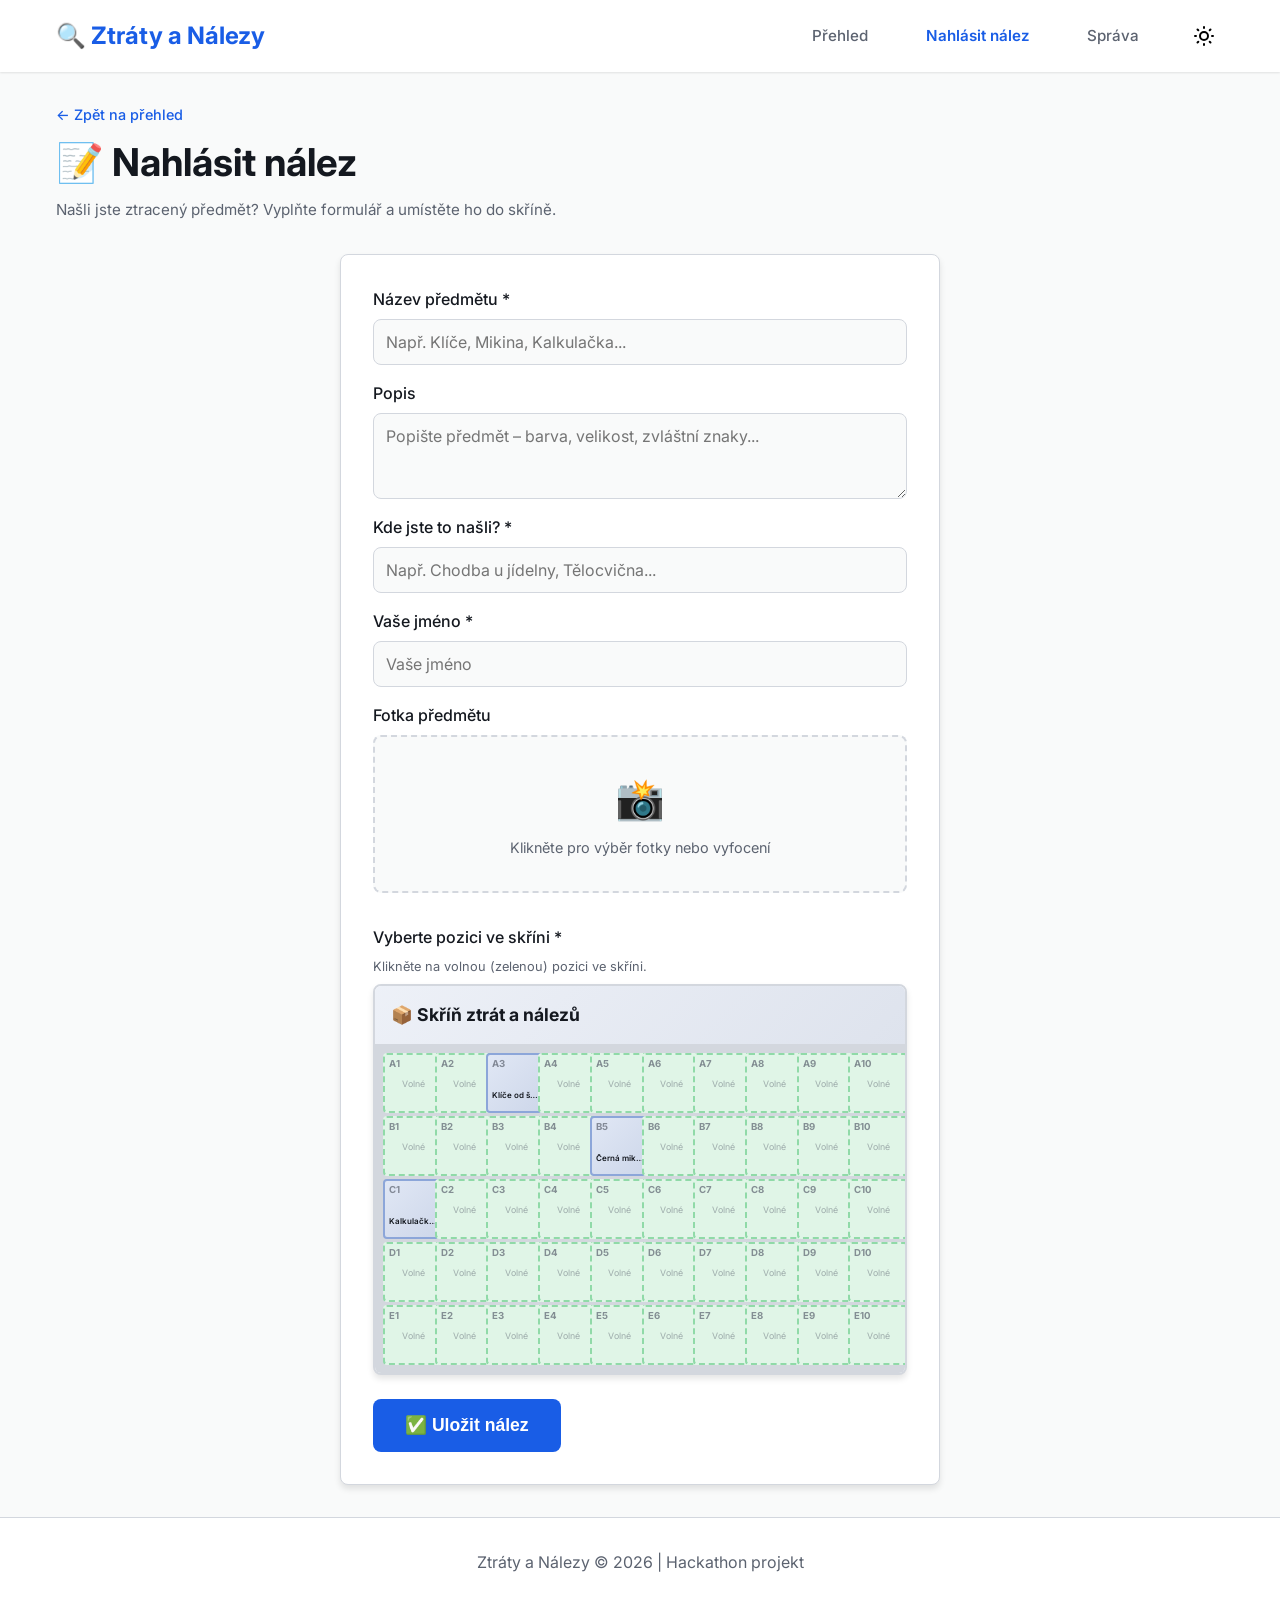
==== add.html @ b7372049 "Refactor: Prepsani SPA do vice HTML souboru a UI fixy" ====
<!DOCTYPE html>
<html lang="cs" data-theme="light">

<head>
    <meta charset="UTF-8">
    <meta name="viewport" content="width=device-width, initial-scale=1.0">
    <meta name="description" content="Ztráty a nálezy – školní aplikace pro správu nalezených předmětů">
    <meta name="theme-color" content="#ffffff">
    <title>Nahlásit - Ztráty a Nálezy</title>
    <link rel="preconnect" href="https://fonts.googleapis.com">
    <link rel="preconnect" href="https://fonts.gstatic.com" crossorigin>
    <link href="https://fonts.googleapis.com/css2?family=Inter:wght@400;500;600;700;800&display=swap" rel="stylesheet">
    <link rel="stylesheet" href="stylesheets/common.css">
    <link rel="stylesheet" href="stylesheets/cabinet.css">
    <link rel="stylesheet" href="stylesheets/views.css">
</head>

<body>
    <nav class="navbar">
        <div class="navbar__container">
            <a href="index.html" class="navbar__brand">
                <span class="navbar__logo">🔍</span>
                Ztráty a Nálezy
            </a>
            <ul class="navbar__menu" id="nav-menu">
                <li class="navbar__item">
                    <a href="index.html" class="navbar__link">Přehled</a>
                </li>
                <li class="navbar__item">
                    <a href="add.html" class="navbar__link navbar__link--active">Nahlásit nález</a>
                </li>
                <li class="navbar__item">
                    <a href="admin.html" class="navbar__link">Správa</a>
                </li>
                <li class="navbar__item">
                    <button class="navbar__theme-toggle" id="theme-toggle" aria-label="Přepnout motiv">
                        <img src="assets/dark-mode.svg" alt="" class="navbar__theme-icon">
                    </button>
                </li>
            </ul>
            <button class="navbar__hamburger" id="hamburger-toggle" aria-label="Otevřít menu">
                <span></span>
                <span></span>
                <span></span>
            </button>
        </div>
    </nav>

    <main class="main-content">
        <div id="add-form-container">
            <section class="section">
                <div class="page-header">
                    <a href="index.html" class="back-link">← Zpět na přehled</a>
                    <h1 class="section__title">📝 Nahlásit nález</h1>
                    <p class="section__description">Našli jste ztracený předmět? Vyplňte formulář a umístěte ho do
                        skříně.</p>
                </div>

                <form class="form" id="add-item-form">
                    <div class="form__group">
                        <label class="form__label" for="item-name">Název předmětu *</label>
                        <input class="form__input" type="text" id="item-name" name="name"
                            placeholder="Např. Klíče, Mikina, Kalkulačka..." required>
                    </div>

                    <div class="form__group">
                        <label class="form__label" for="item-description">Popis</label>
                        <textarea class="form__input form__textarea" id="item-description" name="description"
                            placeholder="Popište předmět – barva, velikost, zvláštní znaky..." rows="3"></textarea>
                    </div>

                    <div class="form__group">
                        <label class="form__label" for="item-location">Kde jste to našli? *</label>
                        <input class="form__input" type="text" id="item-location" name="foundLocation"
                            placeholder="Např. Chodba u jídelny, Tělocvična..." required>
                    </div>

                    <div class="form__group">
                        <label class="form__label" for="item-finder">Vaše jméno *</label>
                        <input class="form__input" type="text" id="item-finder" name="foundBy" placeholder="Vaše jméno"
                            required>
                    </div>

                    <div class="form__group">
                        <label class="form__label" for="item-photo">Fotka předmětu</label>
                        <div class="photo-upload" id="photo-upload-area">
                            <input type="file" id="item-photo" name="photo" accept="image/*" capture="environment"
                                class="photo-upload__input">
                            <label for="item-photo" class="photo-upload__label">
                                <span class="photo-upload__icon">📸</span>
                                <span class="photo-upload__text">Klikněte pro výběr fotky nebo vyfocení</span>
                            </label>
                            <div class="photo-preview" id="photo-preview"></div>
                        </div>
                    </div>

                    <div class="form__group">
                        <label class="form__label">Vyberte pozici ve skříni *</label>
                        <p class="form__hint">Klikněte na volnou (zelenou) pozici ve skříni.</p>
                        <input type="hidden" id="cabinet-position-input" name="cabinetPosition" required>
                        <span class="selected-position" id="selected-position-label"></span>
                        <div id="cabinet-container">
                            <!-- Vykreslí JavaScript -->
                        </div>
                    </div>

                    <div class="form__actions">
                        <button class="button button--primary button--large" type="submit" id="submit-btn">
                            ✅ Uložit nález
                        </button>
                    </div>
                </form>
            </section>
        </div>

        <div id="success-container" style="display: none;">
            <!-- Úspěšná hláška po přidání -->
        </div>
    </main>

    <footer class="footer">
        <div class="footer__content">
            <p class="footer__text">Ztráty a Nálezy &copy; 2026 | Hackathon projekt</p>
        </div>
    </footer>

    <script src="scripts/data-service.js"></script>
    <script src="scripts/storage.js"></script>
    <script src="scripts/cabinet.js"></script>
    <script src="scripts/dark-mode.js"></script>
    <script src="scripts/main.js"></script>
    <script src="scripts/page-add.js"></script>
</body>

</html>
---- stylesheets/common.css ----
:root {
    --hue: 220;

    --color-primary-hue: var(--hue);
    --color-primary-saturation: 80%;
    --color-primary-lightness: 50%;

    --color-primary: hsl(var(--color-primary-hue), var(--color-primary-saturation), var(--color-primary-lightness));
    --color-primary-hover: hsl(var(--color-primary-hue), var(--color-primary-saturation), 60%);

    --color-secondary: hsl(var(--hue), 20%, 50%);
    --color-secondary-hover: hsl(var(--hue), 20%, 60%);

    --color-danger: hsl(0, 80%, 50%);
    --color-danger-hover: hsl(0, 80%, 60%);

    --background-color-body: hsl(var(--hue), 10%, 98%);
    --background-color-surface: hsl(var(--hue), 10%, 100%);

    --text-color-main: hsl(var(--hue), 20%, 10%);
    --text-color-muted: hsl(var(--hue), 10%, 40%);

    --border-color-main: hsl(var(--hue), 15%, 85%);
    --border-radius-standard: 0.5rem;

    --shadow-small: 0 1px 2px hsla(var(--hue), 50%, 0%, 0.1);
    --shadow-medium: 0 4px 6px hsla(var(--hue), 50%, 0%, 0.1);

    --transition-duration: 0.2s;

    --spacing-small: 0.5rem;
    --spacing-medium: 1rem;
    --spacing-large: 2rem;

    --container-maximum-width: 1200px;
}

[data-theme="dark"] {
    --background-color-body: hsl(var(--hue), 10%, 10%);
    --background-color-surface: hsl(var(--hue), 10%, 15%);

    --text-color-main: hsl(var(--hue), 10%, 95%);
    --text-color-muted: hsl(var(--hue), 10%, 70%);

    --border-color-main: hsl(var(--hue), 15%, 25%);

    --shadow-small: 0 1px 2px hsla(0, 0%, 0%, 0.5);
    --shadow-medium: 0 4px 6px hsla(0, 0%, 0%, 0.5);
}

* {
    box-sizing: border-box;
    margin: 0;
    padding: 0;
}

body {
    background-color: var(--background-color-body);
    color: var(--text-color-main);
    font-family: 'Inter', system-ui, sans-serif;
    transition: background-color var(--transition-duration), color var(--transition-duration);
    line-height: 1.5;
    display: flex;
    flex-direction: column;
    min-height: 100vh;
}

img {
    max-width: 100%;
    height: auto;
    display: block;
}

.main-content {
    flex: 1;
    width: 100%;
    max-width: var(--container-maximum-width);
    margin: 0 auto;
    padding: var(--spacing-large) var(--spacing-medium);
    display: flex;
    flex-direction: column;
    gap: clamp(2rem, 5vw, 4rem);
}

.section {
    display: flex;
    flex-direction: column;
    gap: var(--spacing-medium);
}

.section__title {
    font-size: clamp(1.5rem, 3vw, 2.5rem);
    color: var(--text-color-main);
}

.navbar {
    background-color: var(--background-color-surface);
    box-shadow: var(--shadow-small);
    position: sticky;
    top: 0;
    z-index: 100;
}

.navbar__container {
    max-width: var(--container-maximum-width);
    margin: 0 auto;
    padding: var(--spacing-medium);
    display: flex;
    justify-content: space-between;
    align-items: center;
}

.navbar__brand {
    font-size: 1.5rem;
    font-weight: 700;
    text-decoration: none;
    color: var(--color-primary);
}

.navbar__menu {
    display: flex;
    list-style: none;
    align-items: center;
    gap: var(--spacing-large);
}

.navbar__item {
    display: flex;
}

.navbar__theme-toggle {
    background-color: transparent;
    border: none;
    cursor: pointer;
    padding: var(--spacing-small);
    border-radius: var(--border-radius-standard);
    transition: background-color var(--transition-duration);
    display: flex;
    align-items: center;
    justify-content: center;
}

.navbar__theme-toggle:hover {
    background-color: var(--border-color-main);
}

.navbar__theme-icon {
    width: 24px;
    height: 24px;
}

.button-group {
    display: flex;
    flex-wrap: wrap;
    gap: var(--spacing-medium);
}

.button {
    padding: 0.75rem 1.5rem;
    border: none;
    border-radius: var(--border-radius-standard);
    font-size: 1rem;
    font-weight: 600;
    cursor: pointer;
    transition: background-color var(--transition-duration), transform var(--transition-duration);
    color: hsl(0, 0%, 100%);
    text-decoration: none;
    display: inline-block;
    text-align: center;
}

.button:active {
    transform: scale(0.98);
}

.button--primary {
    background-color: var(--color-primary);
}

.button--primary:hover {
    background-color: var(--color-primary-hover);
}

.button--secondary {
    background-color: var(--color-secondary);
}

.button--secondary:hover {
    background-color: var(--color-secondary-hover);
}

.button--danger {
    background-color: var(--color-danger);
}

.button--danger:hover {
    background-color: var(--color-danger-hover);
}

.cards {
    display: grid;
    grid-template-columns: repeat(auto-fit, minmax(min(100%, 300px), 1fr));
    gap: var(--spacing-medium);
}

.card {
    background-color: var(--background-color-surface);
    border-radius: var(--border-radius-standard);
    box-shadow: var(--shadow-small);
    overflow: hidden;
    transition: transform var(--transition-duration), box-shadow var(--transition-duration);
    border: 1px solid var(--border-color-main);
    display: flex;
    flex-direction: column;
}

.card:hover {
    transform: translateY(-4px);
    box-shadow: var(--shadow-medium);
}

.card__header {
    padding: var(--spacing-medium);
    border-bottom: 1px solid var(--border-color-main);
}

.card__title {
    font-size: 1.25rem;
    color: var(--text-color-main);
}

.card__body {
    padding: var(--spacing-medium);
}

.card__description {
    color: var(--text-color-muted);
}

.form {
    background-color: var(--background-color-surface);
    padding: var(--spacing-large);
    border-radius: var(--border-radius-standard);
    box-shadow: var(--shadow-medium);
    border: 1px solid var(--border-color-main);
    display: flex;
    flex-direction: column;
    gap: var(--spacing-medium);
    max-width: 600px;
    margin: 0 auto;
}

.form__group {
    display: flex;
    flex-direction: column;
    gap: var(--spacing-small);
}

.form__label {
    font-weight: 500;
    color: var(--text-color-main);
}

.form__input,
.form__select {
    width: 100%;
    padding: 0.75rem;
    border: 1px solid var(--border-color-main);
    border-radius: var(--border-radius-standard);
    background-color: var(--background-color-body);
    color: var(--text-color-main);
    font-size: 1rem;
    font-family: inherit;
    transition: border-color var(--transition-duration), box-shadow var(--transition-duration);
}

.form__input:focus,
.form__select:focus {
    outline: none;
    border-color: var(--color-primary);
    box-shadow: 0 0 0 3px hsla(var(--hue), 80%, 50%, 0.2);
}

.footer {
    background-color: var(--background-color-surface);
    border-top: 1px solid var(--border-color-main);
    padding: var(--spacing-large) var(--spacing-medium);
    margin-top: auto;
}

.footer__content {
    max-width: var(--container-maximum-width);
    margin: 0 auto;
    text-align: center;
}

.footer__text {
    color: var(--text-color-muted);
}

/* ---- Hamburger menu ---- */
.navbar__hamburger {
    display: none;
    flex-direction: column;
    gap: 5px;
    padding: 0.5rem;
    background: none;
    border: none;
    cursor: pointer;
}

.navbar__hamburger span {
    display: block;
    width: 24px;
    height: 2px;
    background-color: var(--text-color-main);
    transition: all 0.3s ease;
    border-radius: 2px;
}

.navbar__hamburger--active span:nth-child(1) {
    transform: rotate(45deg) translate(5px, 5px);
}

.navbar__hamburger--active span:nth-child(2) {
    opacity: 0;
}

.navbar__hamburger--active span:nth-child(3) {
    transform: rotate(-45deg) translate(5px, -5px);
}

@media (max-width: 768px) {
    .navbar__hamburger {
        display: flex;
    }

    .navbar__menu {
        display: none;
        position: absolute;
        top: 100%;
        left: 0;
        right: 0;
        flex-direction: column;
        background-color: var(--background-color-surface);
        box-shadow: var(--shadow-medium);
        padding: var(--spacing-medium);
        gap: var(--spacing-small);
        border-top: 1px solid var(--border-color-main);
    }

    .navbar__menu--open {
        display: flex;
    }

    .navbar__container {
        position: relative;
    }
}

/* ---- Nav links ---- */
.navbar__link {
    color: var(--text-color-muted);
    text-decoration: none;
    font-weight: 500;
    font-size: 0.95rem;
    padding: 0.4rem 0.8rem;
    border-radius: var(--border-radius-standard);
    transition: all var(--transition-duration);
}

.navbar__link:hover {
    color: var(--text-color-main);
    background-color: var(--border-color-main);
}

.navbar__link--active {
    color: var(--color-primary);
    font-weight: 600;
}
---- stylesheets/cabinet.css ----
/* =============================================================================
   Cabinet – vizualizace skříně
   ============================================================================= */

.cabinet {
    background-color: var(--background-color-surface);
    border: 2px solid var(--border-color-main);
    border-radius: var(--border-radius-standard);
    overflow: hidden;
    box-shadow: var(--shadow-medium);
}

.cabinet__header {
    padding: var(--spacing-medium);
    border-bottom: 1px solid var(--border-color-main);
    background: linear-gradient(135deg,
            hsl(var(--hue), 40%, 95%),
            hsl(var(--hue), 30%, 90%));
}

[data-theme="dark"] .cabinet__header {
    background: linear-gradient(135deg,
            hsl(var(--hue), 20%, 18%),
            hsl(var(--hue), 15%, 14%));
}

.cabinet__title {
    font-size: 1.1rem;
    font-weight: 700;
    color: var(--text-color-main);
}

.cabinet__grid {
    display: grid;
    grid-template-columns: repeat(10, 1fr);
    gap: 3px;
    padding: var(--spacing-small);
    background-color: var(--border-color-main);
}

.cabinet__cell {
    aspect-ratio: 1;
    background-color: var(--background-color-body);
    border-radius: 4px;
    display: flex;
    flex-direction: column;
    align-items: center;
    justify-content: center;
    padding: 4px;
    position: relative;
    transition: all var(--transition-duration) ease;
    cursor: default;
    overflow: hidden;
    min-height: 60px;
}

.cabinet__cell-label {
    font-size: 0.6rem;
    font-weight: 700;
    color: var(--text-color-muted);
    position: absolute;
    top: 2px;
    left: 4px;
    opacity: 0.7;
    z-index: 2;
}

.cabinet__cell-empty {
    font-size: 0.55rem;
    color: var(--text-color-muted);
    opacity: 0.5;
}

/* Obsazená buňka */
.cabinet__cell--occupied {
    background: linear-gradient(135deg,
            hsl(var(--hue), 50%, 92%),
            hsl(var(--hue), 40%, 86%));
    cursor: pointer;
    border: 2px solid hsl(var(--hue), 50%, 70%);
}

[data-theme="dark"] .cabinet__cell--occupied {
    background: linear-gradient(135deg,
            hsl(var(--hue), 30%, 22%),
            hsl(var(--hue), 25%, 18%));
    border-color: hsl(var(--hue), 40%, 40%);
}

.cabinet__cell--occupied:hover {
    transform: scale(1.05);
    box-shadow: 0 4px 12px hsla(var(--hue), 60%, 50%, 0.3);
    z-index: 10;
}

.cabinet__cell-preview {
    width: 70%;
    height: 50%;
    border-radius: 3px;
    overflow: hidden;
    display: flex;
    align-items: center;
    justify-content: center;
}

.cabinet__cell-img {
    width: 100%;
    height: 100%;
    object-fit: cover;
    border-radius: 3px;
}

.cabinet__cell-name {
    font-size: 0.5rem;
    font-weight: 600;
    color: var(--text-color-main);
    text-align: center;
    line-height: 1.2;
    margin-top: 2px;
    max-width: 100%;
    overflow: hidden;
    text-overflow: ellipsis;
    white-space: nowrap;
}

/* Volitelná buňka (ve formuláři) */
.cabinet__cell--selectable {
    cursor: pointer;
    background-color: hsla(140, 50%, 92%, 1);
    border: 2px dashed hsla(140, 50%, 50%, 0.5);
}

[data-theme="dark"] .cabinet__cell--selectable {
    background-color: hsla(140, 30%, 15%, 1);
    border-color: hsla(140, 40%, 35%, 0.5);
}

.cabinet__cell--selectable:hover {
    background-color: hsla(140, 60%, 85%, 1);
    border-color: hsla(140, 60%, 45%, 0.8);
    transform: scale(1.05);
}

[data-theme="dark"] .cabinet__cell--selectable:hover {
    background-color: hsla(140, 30%, 22%, 1);
    border-color: hsla(140, 50%, 40%, 0.8);
}

/* Vybraná buňka */
.cabinet__cell--selected {
    background-color: hsl(140, 60%, 75%) !important;
    border: 2px solid hsl(140, 70%, 40%) !important;
    box-shadow: 0 0 0 3px hsla(140, 70%, 50%, 0.3);
}

[data-theme="dark"] .cabinet__cell--selected {
    background-color: hsl(140, 40%, 25%) !important;
    border-color: hsl(140, 50%, 45%) !important;
}

/* Vybraná pozice label */
.selected-position {
    display: none;
    padding: 0.5rem 1rem;
    background: hsl(140, 50%, 92%);
    border: 1px solid hsl(140, 40%, 70%);
    border-radius: var(--border-radius-standard);
    color: hsl(140, 60%, 25%);
    font-weight: 600;
    font-size: 0.9rem;
    margin-bottom: 0.5rem;
}

[data-theme="dark"] .selected-position {
    background: hsl(140, 30%, 15%);
    border-color: hsl(140, 30%, 35%);
    color: hsl(140, 40%, 70%);
}

.selected-position.visible {
    display: inline-block;
}

/* Responsive – menší buňky na mobilu */
@media (max-width: 768px) {
    .cabinet__grid {
        grid-template-columns: repeat(10, 1fr);
        gap: 2px;
        padding: 3px;
    }

    .cabinet__cell {
        min-height: 40px;
        padding: 2px;
    }

    .cabinet__cell-label {
        font-size: 0.45rem;
    }

    .cabinet__cell-name {
        font-size: 0.4rem;
    }

    .cabinet__cell-empty {
        display: none;
    }
}

@media (max-width: 480px) {
    .cabinet__grid {
        grid-template-columns: repeat(5, 1fr);
    }
}
---- stylesheets/views.css ----
/* =============================================================================
   Views – styly pro jednotlivé pohledy a komponenty
   ============================================================================= */

/* ---- Hero sekce ---- */
.hero {
    text-align: center;
    padding: clamp(2rem, 6vw, 4rem) var(--spacing-medium);
    background: linear-gradient(135deg,
            hsl(var(--hue), 60%, 95%),
            hsl(var(--hue), 40%, 88%));
    border-radius: calc(var(--border-radius-standard) * 2);
    border: 1px solid var(--border-color-main);
}

[data-theme="dark"] .hero {
    background: linear-gradient(135deg,
            hsl(var(--hue), 25%, 16%),
            hsl(var(--hue), 20%, 12%));
}

.hero__title {
    font-size: clamp(2rem, 5vw, 3.5rem);
    font-weight: 800;
    background: linear-gradient(135deg,
            hsl(var(--hue), 80%, 45%),
            hsl(calc(var(--hue) + 30), 70%, 55%));
    -webkit-background-clip: text;
    -webkit-text-fill-color: transparent;
    background-clip: text;
    margin-bottom: 0.5rem;
}

.hero__subtitle {
    font-size: clamp(1rem, 2vw, 1.25rem);
    color: var(--text-color-muted);
    margin-bottom: 1.5rem;
}

.hero__actions {
    display: flex;
    justify-content: center;
    gap: var(--spacing-medium);
    flex-wrap: wrap;
}

/* ---- Tlačítka – rozšíření ---- */
.button--large {
    padding: 1rem 2rem;
    font-size: 1.1rem;
}

.button--small {
    padding: 0.4rem 0.8rem;
    font-size: 0.8rem;
}

/* ---- Section rozšíření ---- */
.section__description {
    color: var(--text-color-muted);
    font-size: 0.95rem;
}

/* ---- Page header ---- */
.page-header {
    display: flex;
    flex-direction: column;
    gap: var(--spacing-small);
    margin-bottom: var(--spacing-medium);
}

.back-link {
    color: var(--color-primary);
    text-decoration: none;
    font-weight: 500;
    font-size: 0.9rem;
    transition: opacity var(--transition-duration);
}

.back-link:hover {
    opacity: 0.8;
}

/* ---- Cards – rozšíření ---- */
.card--clickable {
    cursor: pointer;
}

.card__image-container {
    width: 100%;
    height: 180px;
    overflow: hidden;
    background-color: var(--background-color-body);
}

.card__image {
    width: 100%;
    height: 100%;
    object-fit: cover;
    transition: transform 0.3s ease;
}

.card--clickable:hover .card__image {
    transform: scale(1.05);
}

.card__image-placeholder {
    width: 100%;
    height: 100%;
    display: flex;
    align-items: center;
    justify-content: center;
    font-size: 3rem;
    color: var(--text-color-muted);
    opacity: 0.3;
}

.card__header {
    display: flex;
    justify-content: space-between;
    align-items: center;
}

.card__badge {
    background: var(--color-primary);
    color: white;
    padding: 0.15rem 0.5rem;
    border-radius: 999px;
    font-size: 0.75rem;
    font-weight: 700;
}

.card__meta {
    display: flex;
    flex-direction: column;
    gap: 0.25rem;
    margin-top: 0.5rem;
}

.card__meta-item {
    font-size: 0.8rem;
    color: var(--text-color-muted);
}

/* ---- Photo upload ---- */
.photo-upload {
    position: relative;
}

.photo-upload__input {
    position: absolute;
    opacity: 0;
    width: 0;
    height: 0;
}

.photo-upload__label {
    display: flex;
    flex-direction: column;
    align-items: center;
    justify-content: center;
    padding: 2rem;
    border: 2px dashed var(--border-color-main);
    border-radius: var(--border-radius-standard);
    cursor: pointer;
    transition: all var(--transition-duration);
    background: var(--background-color-body);
}

.photo-upload__label:hover {
    border-color: var(--color-primary);
    background: hsl(var(--hue), 40%, 96%);
}

[data-theme="dark"] .photo-upload__label:hover {
    background: hsl(var(--hue), 15%, 18%);
}

.photo-upload__icon {
    font-size: 2.5rem;
    margin-bottom: 0.5rem;
}

.photo-upload__text {
    color: var(--text-color-muted);
    font-size: 0.9rem;
}

.photo-preview {
    margin-top: var(--spacing-medium);
    display: flex;
    flex-direction: column;
    align-items: center;
    gap: var(--spacing-small);
}

.photo-preview__img {
    max-width: 300px;
    max-height: 300px;
    border-radius: var(--border-radius-standard);
    border: 1px solid var(--border-color-main);
    box-shadow: var(--shadow-small);
}

.photo-preview__loading {
    color: var(--text-color-muted);
    font-style: italic;
}

.photo-preview__error {
    color: var(--color-danger);
}

/* ---- Detail view ---- */
.detail {
    display: grid;
    grid-template-columns: 1fr 1fr;
    gap: var(--spacing-large);
    background: var(--background-color-surface);
    border-radius: calc(var(--border-radius-standard) * 2);
    border: 1px solid var(--border-color-main);
    overflow: hidden;
    box-shadow: var(--shadow-medium);
}

.detail__image-section {
    min-height: 300px;
    background: var(--background-color-body);
    display: flex;
    align-items: center;
    justify-content: center;
}

.detail__image {
    width: 100%;
    height: 100%;
    object-fit: cover;
}

.detail__image-placeholder {
    font-size: 3rem;
    color: var(--text-color-muted);
    opacity: 0.3;
    text-align: center;
    line-height: 1.8;
}

.detail__info-section {
    padding: var(--spacing-large);
    display: flex;
    flex-direction: column;
    gap: var(--spacing-medium);
}

.detail__header {
    display: flex;
    justify-content: space-between;
    align-items: flex-start;
    gap: var(--spacing-medium);
    flex-wrap: wrap;
}

.detail__title {
    font-size: clamp(1.5rem, 3vw, 2rem);
    font-weight: 800;
}

.detail__badge {
    padding: 0.3rem 0.8rem;
    border-radius: 999px;
    font-size: 0.8rem;
    font-weight: 700;
    white-space: nowrap;
}

.detail__badge--available {
    background: hsl(var(--hue), 50%, 90%);
    color: hsl(var(--hue), 60%, 35%);
}

.detail__badge--picked {
    background: hsl(140, 50%, 90%);
    color: hsl(140, 60%, 30%);
}

[data-theme="dark"] .detail__badge--available {
    background: hsl(var(--hue), 30%, 20%);
    color: hsl(var(--hue), 50%, 70%);
}

[data-theme="dark"] .detail__badge--picked {
    background: hsl(140, 25%, 18%);
    color: hsl(140, 50%, 65%);
}

.detail__description {
    color: var(--text-color-muted);
    font-size: 1rem;
    line-height: 1.6;
}

.detail__meta-grid {
    display: grid;
    grid-template-columns: 1fr 1fr;
    gap: var(--spacing-small);
}

.detail__meta-card {
    display: flex;
    align-items: center;
    gap: 0.6rem;
    padding: 0.75rem;
    background: var(--background-color-body);
    border-radius: var(--border-radius-standard);
    border: 1px solid var(--border-color-main);
}

.detail__meta-icon {
    font-size: 1.3rem;
}

.detail__meta-label {
    display: block;
    font-size: 0.7rem;
    color: var(--text-color-muted);
    text-transform: uppercase;
    letter-spacing: 0.05em;
}

.detail__meta-value {
    display: block;
    font-weight: 600;
    font-size: 0.9rem;
}

/* Pickup form */
.detail__pickup-form {
    padding: var(--spacing-medium);
    background: hsl(var(--hue), 30%, 95%);
    border-radius: var(--border-radius-standard);
    border: 1px solid var(--border-color-main);
}

[data-theme="dark"] .detail__pickup-form {
    background: hsl(var(--hue), 15%, 14%);
}

.detail__pickup-title {
    font-size: 1.1rem;
    margin-bottom: 0.5rem;
}

.detail__pickup-hint {
    font-size: 0.9rem;
    color: var(--text-color-muted);
    margin-bottom: 1rem;
}

.detail__pickup-inline {
    display: flex;
    gap: var(--spacing-small);
}

.detail__pickup-inline .form__input {
    flex: 1;
}

.detail__pickup-info {
    padding: var(--spacing-medium);
    background: hsl(140, 40%, 93%);
    border-radius: var(--border-radius-standard);
    border: 1px solid hsl(140, 30%, 75%);
}

[data-theme="dark"] .detail__pickup-info {
    background: hsl(140, 20%, 14%);
    border-color: hsl(140, 20%, 30%);
}

/* ---- Success view ---- */
.success-view {
    display: flex;
    justify-content: center;
    padding-top: 2rem;
}

.success-card {
    text-align: center;
    background: var(--background-color-surface);
    padding: var(--spacing-large);
    border-radius: calc(var(--border-radius-standard) * 2);
    border: 1px solid var(--border-color-main);
    box-shadow: var(--shadow-medium);
    max-width: 500px;
    width: 100%;
}

.success-card__icon {
    font-size: 4rem;
    margin-bottom: 1rem;
}

.success-card__title {
    font-size: 1.8rem;
    font-weight: 800;
    margin-bottom: 0.5rem;
}

.success-card__text {
    color: var(--text-color-muted);
    margin-bottom: 1.5rem;
}

.success-card__instructions {
    text-align: left;
    padding: var(--spacing-medium);
    background: hsl(var(--hue), 30%, 96%);
    border-radius: var(--border-radius-standard);
    margin-bottom: 1rem;
}

[data-theme="dark"] .success-card__instructions {
    background: hsl(var(--hue), 15%, 14%);
}

.success-card__instructions ol {
    padding-left: 1.5rem;
    margin-top: 0.5rem;
}

.success-card__instructions li {
    margin-bottom: 0.3rem;
    color: var(--text-color-muted);
}

/* ---- Admin ---- */
.admin-header {
    display: flex;
    justify-content: space-between;
    align-items: center;
    gap: var(--spacing-medium);
    flex-wrap: wrap;
}

.admin-login-form {
    max-width: 400px;
}

.admin-stats {
    display: grid;
    grid-template-columns: repeat(auto-fit, minmax(140px, 1fr));
    gap: var(--spacing-medium);
    margin-bottom: var(--spacing-large);
}

.stat-card {
    background: var(--background-color-surface);
    border: 1px solid var(--border-color-main);
    border-radius: var(--border-radius-standard);
    padding: var(--spacing-medium);
    text-align: center;
    box-shadow: var(--shadow-small);
    border-top: 3px solid var(--color-primary);
}

.stat-card--success {
    border-top-color: hsl(140, 60%, 45%);
}

.stat-card--info {
    border-top-color: hsl(var(--hue), 50%, 50%);
}

.stat-card__number {
    display: block;
    font-size: 2.5rem;
    font-weight: 800;
    color: var(--text-color-main);
}

.stat-card__label {
    display: block;
    font-size: 0.85rem;
    color: var(--text-color-muted);
    margin-top: 0.25rem;
}

/* Admin table */
.admin-table-wrapper {
    overflow-x: auto;
    border-radius: var(--border-radius-standard);
    border: 1px solid var(--border-color-main);
    box-shadow: var(--shadow-small);
}

.admin-table {
    width: 100%;
    border-collapse: collapse;
    background: var(--background-color-surface);
}

.admin-table th {
    padding: 0.75rem 1rem;
    text-align: left;
    font-weight: 700;
    font-size: 0.8rem;
    text-transform: uppercase;
    letter-spacing: 0.05em;
    color: var(--text-color-muted);
    background: var(--background-color-body);
    border-bottom: 2px solid var(--border-color-main);
}

.admin-table td {
    padding: 0.75rem 1rem;
    border-bottom: 1px solid var(--border-color-main);
    vertical-align: middle;
}

.admin-table__row--picked {
    opacity: 0.6;
}

.admin-table__empty {
    text-align: center;
    color: var(--text-color-muted);
    padding: 2rem !important;
}

.admin-table__actions {
    display: flex;
    gap: 0.3rem;
}

.table-badge {
    background: var(--background-color-body);
    padding: 0.15rem 0.5rem;
    border-radius: 4px;
    font-size: 0.8rem;
    font-weight: 700;
    font-family: monospace;
    border: 1px solid var(--border-color-main);
}

.status-badge {
    padding: 0.2rem 0.6rem;
    border-radius: 999px;
    font-size: 0.75rem;
    font-weight: 600;
    white-space: nowrap;
}

.status-badge--available {
    background: hsl(var(--hue), 50%, 90%);
    color: hsl(var(--hue), 60%, 35%);
}

.status-badge--picked {
    background: hsl(140, 50%, 90%);
    color: hsl(140, 60%, 30%);
}

[data-theme="dark"] .status-badge--available {
    background: hsl(var(--hue), 25%, 20%);
    color: hsl(var(--hue), 50%, 70%);
}

[data-theme="dark"] .status-badge--picked {
    background: hsl(140, 20%, 18%);
    color: hsl(140, 45%, 65%);
}

.text-muted {
    color: var(--text-color-muted);
}

/* ---- Error view ---- */
.error-view {
    text-align: center;
    padding: 4rem 0;
}

.error-message {
    color: var(--color-danger);
    margin-bottom: 1.5rem;
}

/* ---- Loading spinner ---- */
.loading-spinner {
    display: flex;
    flex-direction: column;
    align-items: center;
    justify-content: center;
    padding: 4rem;
    gap: 1rem;
    color: var(--text-color-muted);
}

.spinner {
    width: 40px;
    height: 40px;
    border: 4px solid var(--border-color-main);
    border-top-color: var(--color-primary);
    border-radius: 50%;
    animation: spin 0.8s linear infinite;
}

@keyframes spin {
    to {
        transform: rotate(360deg);
    }
}

/* ---- Form rozšíření ---- */
.form__textarea {
    resize: vertical;
    min-height: 80px;
}

.form__hint {
    font-size: 0.8rem;
    color: var(--text-color-muted);
}

.form__actions {
    margin-top: var(--spacing-small);
}

/* ---- View transitions ---- */
.view-transition {
    animation: fadeIn 0.3s ease;
}

@keyframes fadeIn {
    from {
        opacity: 0;
        transform: translateY(8px);
    }

    to {
        opacity: 1;
        transform: translateY(0);
    }
}

/* ---- Responsive ---- */
@media (max-width: 768px) {
    .detail {
        grid-template-columns: 1fr;
    }

    .detail__image-section {
        min-height: 200px;
        max-height: 300px;
    }

    .detail__meta-grid {
        grid-template-columns: 1fr;
    }

    .detail__pickup-inline {
        flex-direction: column;
    }

    .admin-table {
        font-size: 0.85rem;
    }

    .admin-table th,
    .admin-table td {
        padding: 0.5rem;
    }
}
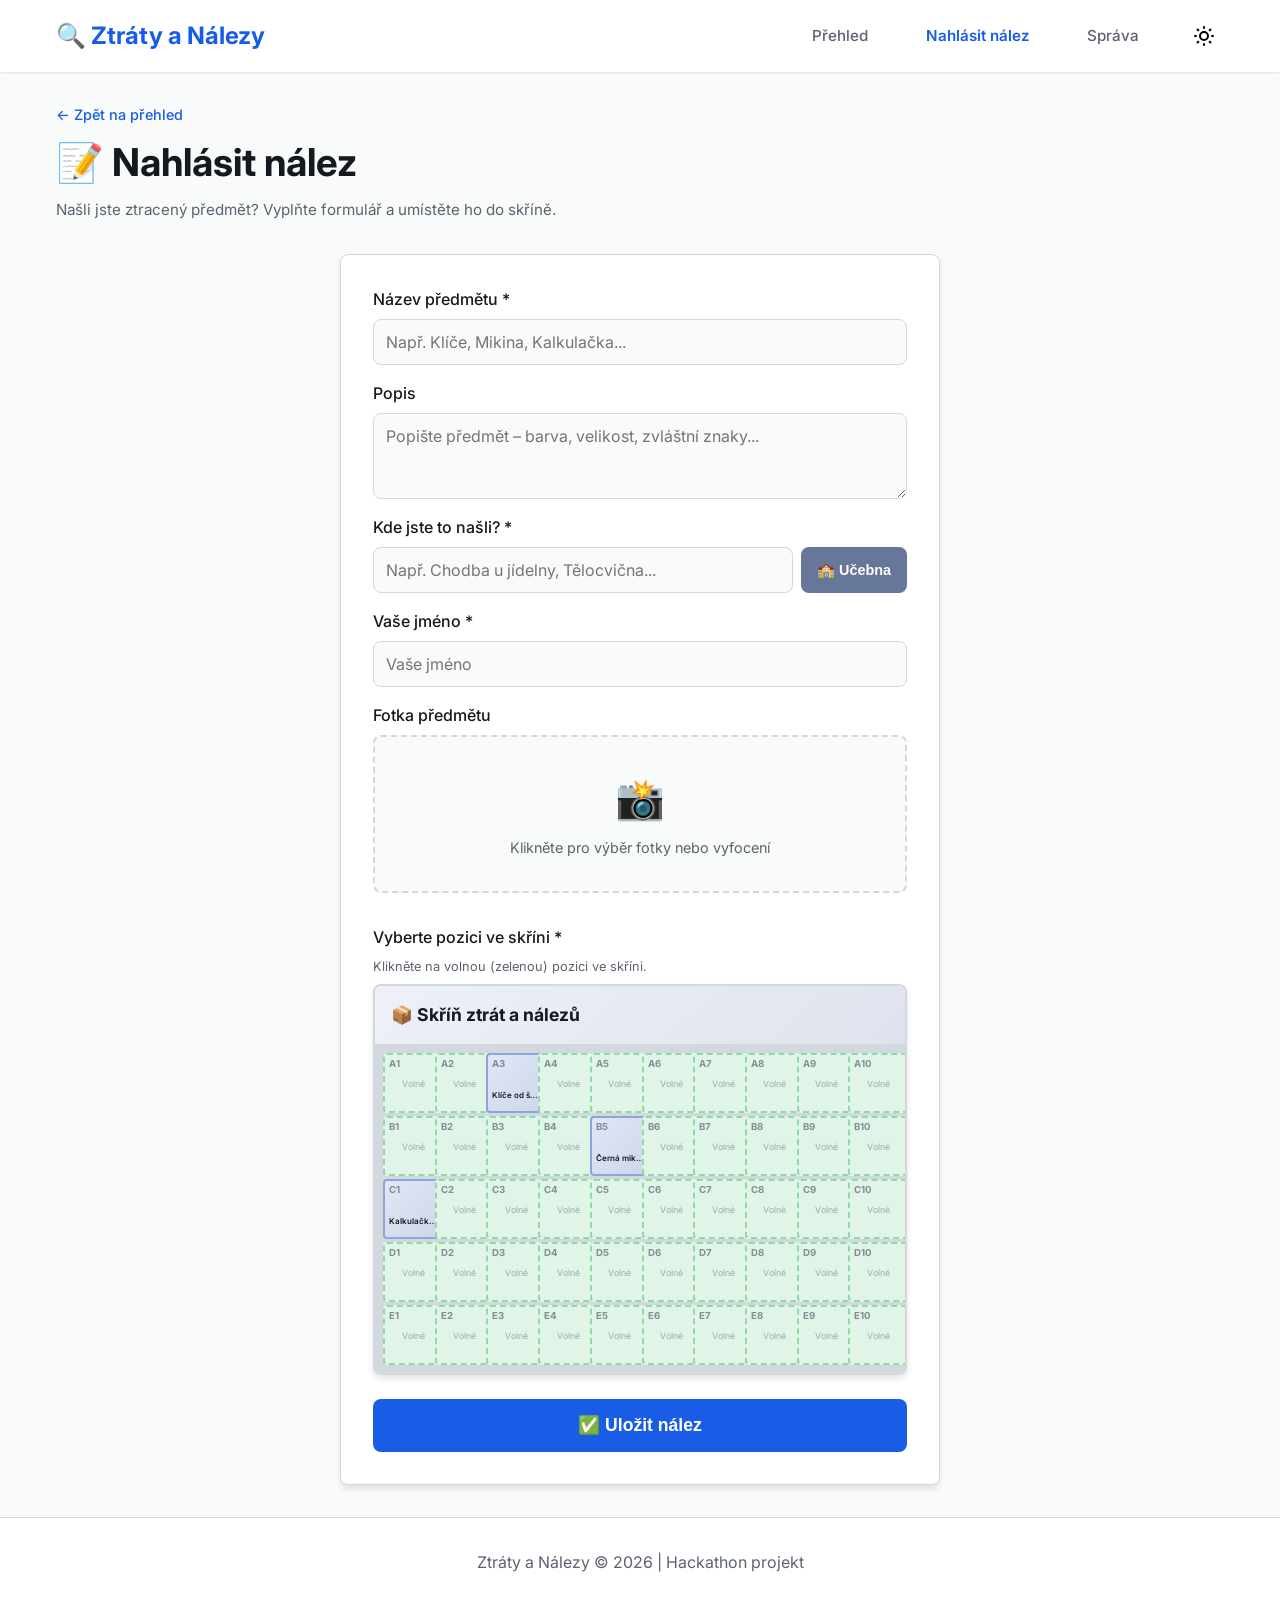
==== commit fc05e4ff: "feat: pridano modal okno pro vyber ucebny do formulare nalez┼»" ====
--- a/add.html
+++ b/add.html
@@ -71,8 +71,14 @@
 
                     <div class="form__group">
                         <label class="form__label" for="item-location">Kde jste to našli? *</label>
-                        <input class="form__input" type="text" id="item-location" name="foundLocation"
-                            placeholder="Např. Chodba u jídelny, Tělocvična..." required>
+                        <div style="display: flex; gap: var(--spacing-small);">
+                            <input class="form__input" type="text" id="item-location" name="foundLocation"
+                                placeholder="Např. Chodba u jídelny, Tělocvična..." required style="flex: 1;">
+                            <button type="button" class="button button--secondary" id="select-classroom-btn"
+                                style="white-space: nowrap; font-size: 0.9rem; padding: 0.5rem 1rem;">
+                                🏫 Učebna
+                            </button>
+                        </div>
                     </div>
 
                     <div class="form__group">
@@ -105,11 +111,32 @@
                     </div>
 
                     <div class="form__actions">
-                        <button class="button button--primary button--large" type="submit" id="submit-btn">
+                        <button class="button button--primary button--large" type="submit" id="submit-btn"
+                            style="width: 100%;">
                             ✅ Uložit nález
                         </button>
                     </div>
                 </form>
+
+                <!-- Classroom Select Modal -->
+                <div class="modal" id="classroom-modal">
+                    <div class="modal__overlay" id="classroom-modal-overlay"></div>
+                    <div class="modal__content">
+                        <div class="modal__header">
+                            <h2 class="modal__title" style="font-size: 1.2rem;">Vybrat učebnu</h2>
+                            <button type="button" class="modal__close" id="classroom-modal-close">✕</button>
+                        </div>
+                        <div class="modal__body">
+                            <input type="text" class="form__input" id="classroom-search"
+                                placeholder="Hledejte učebnu (např. 304)..." autocomplete="off"
+                                style="margin-bottom: var(--spacing-medium);">
+                            <div class="classroom-grid" id="classroom-grid">
+                                <!-- Vykreslí JS -->
+                            </div>
+                        </div>
+                    </div>
+                </div>
+
             </section>
         </div>
 
--- a/stylesheets/common.css
+++ b/stylesheets/common.css
@@ -165,12 +165,29 @@
     transition: background-color var(--transition-duration), transform var(--transition-duration);
     color: hsl(0, 0%, 100%);
     text-decoration: none;
-    display: inline-block;
+    display: inline-flex;
+    align-items: center;
+    justify-content: center;
     text-align: center;
+    gap: 0.6rem;
 }
 
 .button:active {
     transform: scale(0.98);
+}
+
+.button img,
+.button__icon {
+    width: 1.4em;
+    height: 1.4em;
+    flex-shrink: 0;
+    filter: brightness(0) invert(1);
+}
+
+.button--large img,
+.button--large .button__icon {
+    width: 1.6em;
+    height: 1.6em;
 }
 
 .button--primary {
--- a/stylesheets/cabinet.css
+++ b/stylesheets/cabinet.css
@@ -181,7 +181,6 @@
     display: inline-block;
 }
 
-/* Responsive – menší buňky na mobilu */
 @media (max-width: 768px) {
     .cabinet__grid {
         grid-template-columns: repeat(10, 1fr);
--- a/stylesheets/views.css
+++ b/stylesheets/views.css
@@ -671,3 +671,90 @@
         padding: 0.5rem;
     }
 }
+
+/* ---- Modal ---- */
+.modal {
+    display: none;
+    position: fixed;
+    top: 0;
+    left: 0;
+    right: 0;
+    bottom: 0;
+    z-index: 1000;
+    align-items: center;
+    justify-content: center;
+}
+
+.modal--open {
+    display: flex;
+}
+
+.modal__overlay {
+    position: absolute;
+    top: 0;
+    left: 0;
+    right: 0;
+    bottom: 0;
+    background: rgba(0, 0, 0, 0.5);
+    backdrop-filter: blur(4px);
+}
+
+.modal__content {
+    position: relative;
+    background: var(--background-color-surface);
+    border-radius: var(--border-radius-standard);
+    box-shadow: var(--shadow-medium);
+    border: 1px solid var(--border-color-main);
+    width: 90%;
+    max-width: 500px;
+    max-height: 90vh;
+    display: flex;
+    flex-direction: column;
+    z-index: 1001;
+}
+
+.modal__header {
+    padding: var(--spacing-medium);
+    border-bottom: 1px solid var(--border-color-main);
+    display: flex;
+    justify-content: space-between;
+    align-items: center;
+}
+
+.modal__close {
+    background: none;
+    border: none;
+    font-size: 1.5rem;
+    cursor: pointer;
+    color: var(--text-color-muted);
+}
+
+.modal__body {
+    padding: var(--spacing-medium);
+    overflow-y: auto;
+}
+
+.classroom-grid {
+    display: grid;
+    grid-template-columns: repeat(auto-fill, minmax(80px, 1fr));
+    gap: var(--spacing-small);
+}
+
+.classroom-btn {
+    padding: 0.5rem;
+    background: var(--background-color-body);
+    border: 1px solid var(--border-color-main);
+    border-radius: var(--border-radius-standard);
+    text-align: center;
+    cursor: pointer;
+    font-size: 0.9rem;
+    font-weight: 600;
+    color: var(--text-color-main);
+    transition: all var(--transition-duration);
+}
+
+.classroom-btn:hover {
+    background: var(--color-primary);
+    color: white;
+    border-color: var(--color-primary);
+}
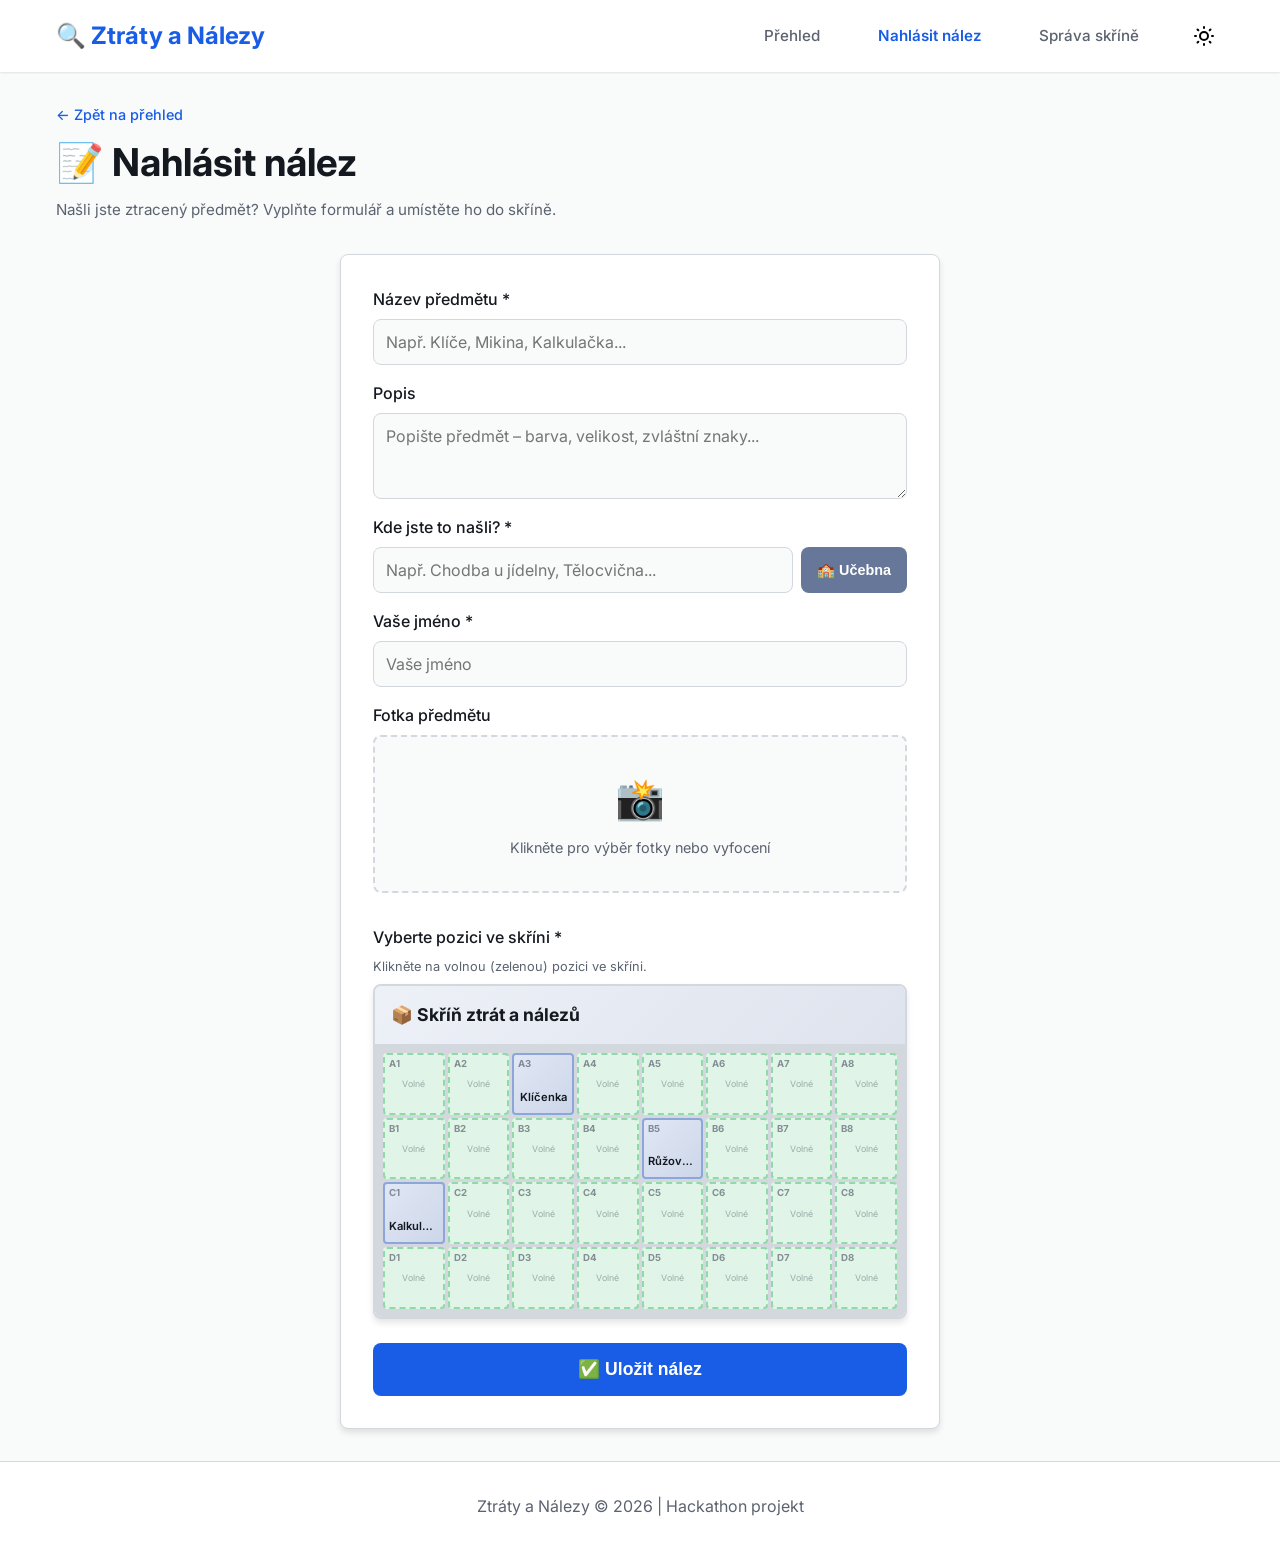
==== commit 8d8790e3: "feat: pridani roku do data v nedavne aktivite a prejmenovani spravy na sprava skrine" ====
--- a/add.html
+++ b/add.html
@@ -30,7 +30,7 @@
                     <a href="add.html" class="navbar__link navbar__link--active">Nahlásit nález</a>
                 </li>
                 <li class="navbar__item">
-                    <a href="admin.html" class="navbar__link">Správa</a>
+                    <a href="admin.html" class="navbar__link">Správa skříně</a>
                 </li>
                 <li class="navbar__item">
                     <button class="navbar__theme-toggle" id="theme-toggle" aria-label="Přepnout motiv">
--- a/stylesheets/cabinet.css
+++ b/stylesheets/cabinet.css
@@ -32,7 +32,7 @@
 
 .cabinet__grid {
     display: grid;
-    grid-template-columns: repeat(10, 1fr);
+    grid-template-columns: repeat(8, 1fr);
     gap: 3px;
     padding: var(--spacing-small);
     background-color: var(--border-color-main);
@@ -111,7 +111,7 @@
 }
 
 .cabinet__cell-name {
-    font-size: 0.5rem;
+    font-size: 0.7rem;
     font-weight: 600;
     color: var(--text-color-main);
     text-align: center;
@@ -183,7 +183,7 @@
 
 @media (max-width: 768px) {
     .cabinet__grid {
-        grid-template-columns: repeat(10, 1fr);
+        grid-template-columns: repeat(8, 1fr);
         gap: 2px;
         padding: 3px;
     }
@@ -198,7 +198,7 @@
     }
 
     .cabinet__cell-name {
-        font-size: 0.4rem;
+        font-size: 0.6rem;
     }
 
     .cabinet__cell-empty {
@@ -208,6 +208,6 @@
 
 @media (max-width: 480px) {
     .cabinet__grid {
-        grid-template-columns: repeat(5, 1fr);
+        grid-template-columns: repeat(4, 1fr);
     }
 }
--- a/stylesheets/views.css
+++ b/stylesheets/views.css
@@ -757,4 +757,58 @@
     background: var(--color-primary);
     color: white;
     border-color: var(--color-primary);
+}
+
+/* ---- Activity Log / Historie ---- */
+.activity-list {
+    list-style: none;
+    display: flex;
+    flex-direction: column;
+    gap: var(--spacing-medium);
+    padding: 0;
+    margin: 0;
+}
+
+.activity-item {
+    display: flex;
+    align-items: center;
+    gap: var(--spacing-medium);
+    background: var(--background-color-surface);
+    padding: var(--spacing-medium);
+    border-radius: var(--border-radius-standard);
+    border: 1px solid var(--border-color-main);
+    box-shadow: var(--shadow-small);
+}
+
+.activity-icon {
+    font-size: 1.5rem;
+    background: var(--background-color-body);
+    width: 45px;
+    height: 45px;
+    display: flex;
+    align-items: center;
+    justify-content: center;
+    border-radius: 50%;
+    flex-shrink: 0;
+}
+
+.activity-content {
+    display: flex;
+    flex-direction: column;
+    gap: 0.25rem;
+}
+
+.activity-text {
+    font-size: 0.95rem;
+    color: var(--text-color-main);
+    line-height: 1.4;
+}
+
+.activity-text strong {
+    font-weight: 700;
+}
+
+.activity-date {
+    font-size: 0.8rem;
+    color: var(--text-color-muted);
 }
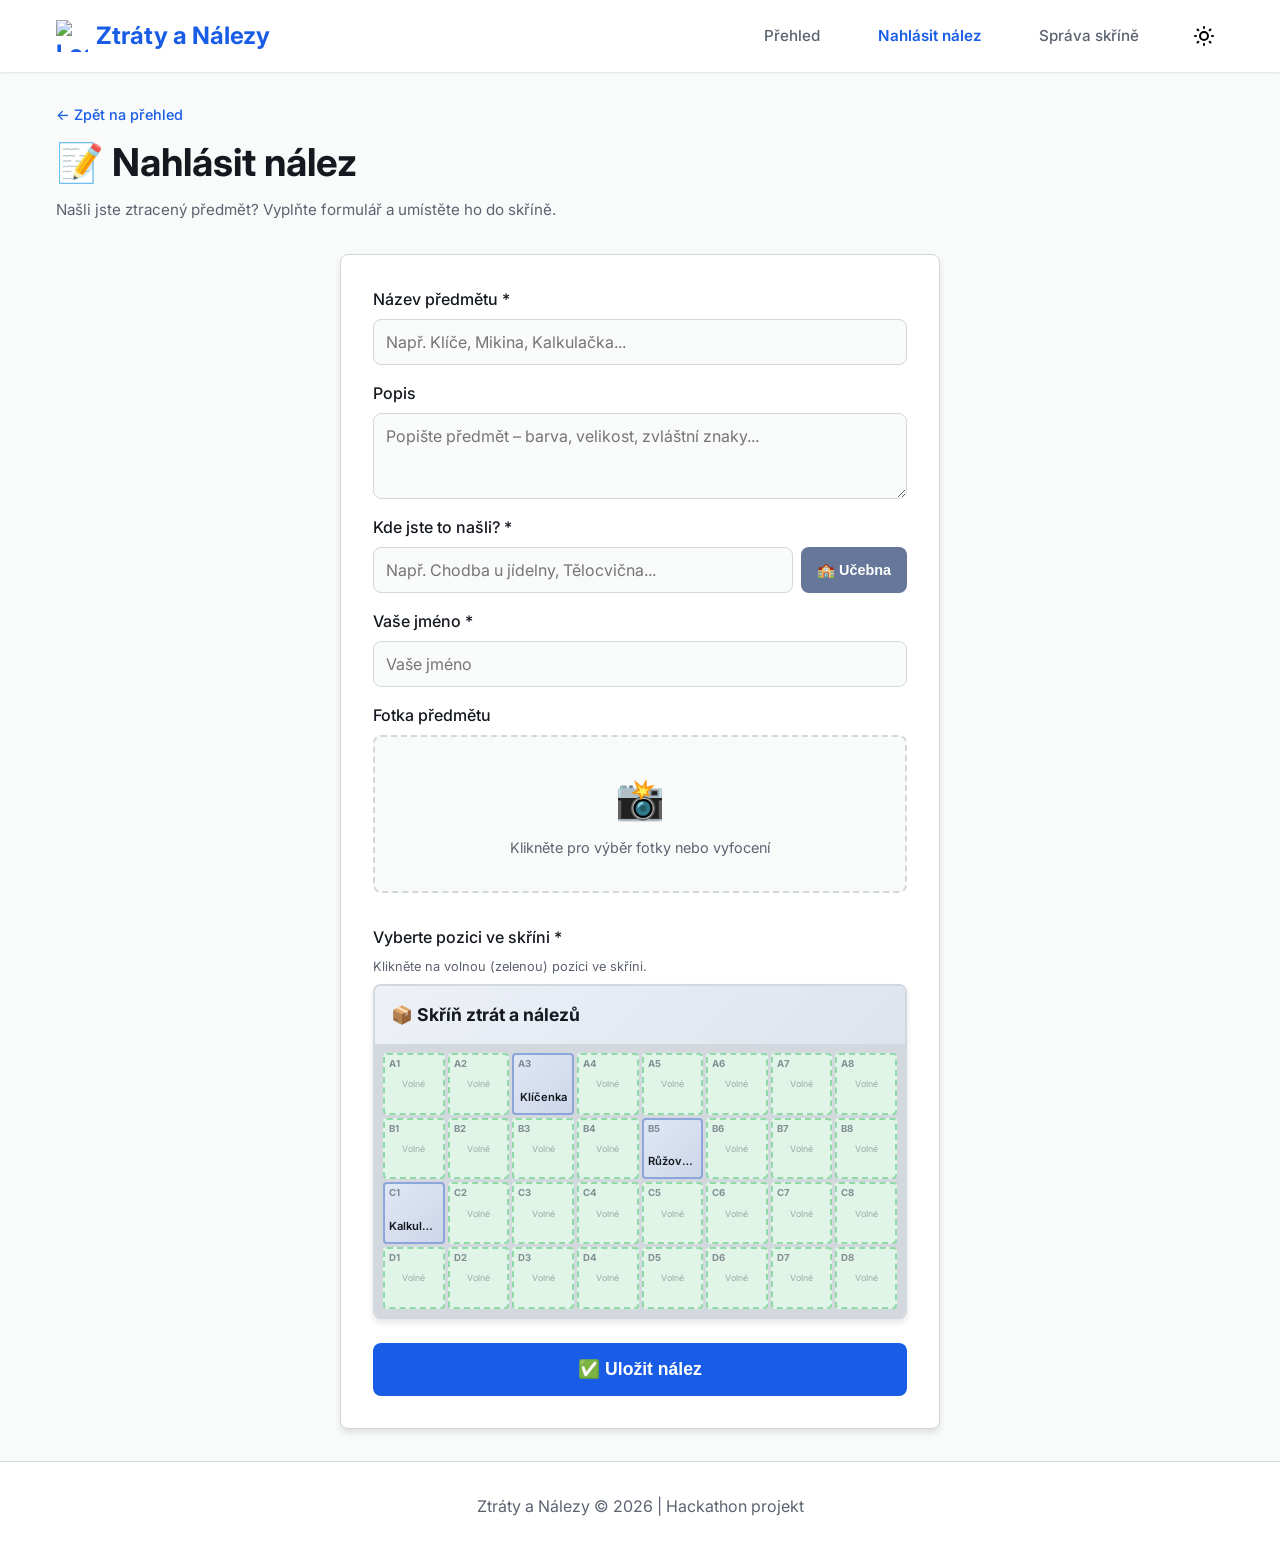
==== commit c7f0ab7a: "feat: pridani vygeneroveho loga ikony stranky a puncu" ====
--- a/add.html
+++ b/add.html
@@ -13,13 +13,14 @@
     <link rel="stylesheet" href="stylesheets/common.css">
     <link rel="stylesheet" href="stylesheets/cabinet.css">
     <link rel="stylesheet" href="stylesheets/views.css">
+    <link rel="icon" type="image/png" href="assets/logo.png">
 </head>
 
 <body>
     <nav class="navbar">
         <div class="navbar__container">
             <a href="index.html" class="navbar__brand">
-                <span class="navbar__logo">🔍</span>
+                <img src="assets/logo.png" alt="Logo" class="navbar__logo">
                 Ztráty a Nálezy
             </a>
             <ul class="navbar__menu" id="nav-menu">
--- a/stylesheets/common.css
+++ b/stylesheets/common.css
@@ -115,6 +115,15 @@
     font-weight: 700;
     text-decoration: none;
     color: var(--color-primary);
+    display: flex;
+    align-items: center;
+    gap: 0.5rem;
+}
+
+.navbar__logo {
+    width: 2rem;
+    height: 2rem;
+    object-fit: contain;
 }
 
 .navbar__menu {
--- a/stylesheets/cabinet.css
+++ b/stylesheets/cabinet.css
@@ -71,7 +71,6 @@
     opacity: 0.5;
 }
 
-/* Obsazená buňka */
 .cabinet__cell--occupied {
     background: linear-gradient(135deg,
             hsl(var(--hue), 50%, 92%),
@@ -123,7 +122,6 @@
     white-space: nowrap;
 }
 
-/* Volitelná buňka (ve formuláři) */
 .cabinet__cell--selectable {
     cursor: pointer;
     background-color: hsla(140, 50%, 92%, 1);
@@ -146,7 +144,6 @@
     border-color: hsla(140, 50%, 40%, 0.8);
 }
 
-/* Vybraná buňka */
 .cabinet__cell--selected {
     background-color: hsl(140, 60%, 75%) !important;
     border: 2px solid hsl(140, 70%, 40%) !important;
@@ -158,7 +155,6 @@
     border-color: hsl(140, 50%, 45%) !important;
 }
 
-/* Vybraná pozice label */
 .selected-position {
     display: none;
     padding: 0.5rem 1rem;
--- a/stylesheets/views.css
+++ b/stylesheets/views.css
@@ -2,7 +2,6 @@
    Views – styly pro jednotlivé pohledy a komponenty
    ============================================================================= */
 
-/* ---- Hero sekce ---- */
 .hero {
     text-align: center;
     padding: clamp(2rem, 6vw, 4rem) var(--spacing-medium);
@@ -44,7 +43,6 @@
     flex-wrap: wrap;
 }
 
-/* ---- Tlačítka – rozšíření ---- */
 .button--large {
     padding: 1rem 2rem;
     font-size: 1.1rem;
@@ -81,7 +79,6 @@
     opacity: 0.8;
 }
 
-/* ---- Cards – rozšíření ---- */
 .card--clickable {
     cursor: pointer;
 }
@@ -142,7 +139,6 @@
     color: var(--text-color-muted);
 }
 
-/* ---- Photo upload ---- */
 .photo-upload {
     position: relative;
 }
@@ -211,7 +207,6 @@
     color: var(--color-danger);
 }
 
-/* ---- Detail view ---- */
 .detail {
     display: grid;
     grid-template-columns: 1fr 1fr;
@@ -333,7 +328,6 @@
     font-size: 0.9rem;
 }
 
-/* Pickup form */
 .detail__pickup-form {
     padding: var(--spacing-medium);
     background: hsl(var(--hue), 30%, 95%);
@@ -377,7 +371,6 @@
     border-color: hsl(140, 20%, 30%);
 }
 
-/* ---- Success view ---- */
 .success-view {
     display: flex;
     justify-content: center;
@@ -485,7 +478,6 @@
     margin-top: 0.25rem;
 }
 
-/* Admin table */
 .admin-table-wrapper {
     overflow-x: auto;
     border-radius: var(--border-radius-standard);
@@ -585,7 +577,6 @@
     margin-bottom: 1.5rem;
 }
 
-/* ---- Loading spinner ---- */
 .loading-spinner {
     display: flex;
     flex-direction: column;
@@ -611,7 +602,6 @@
     }
 }
 
-/* ---- Form rozšíření ---- */
 .form__textarea {
     resize: vertical;
     min-height: 80px;
@@ -626,7 +616,6 @@
     margin-top: var(--spacing-small);
 }
 
-/* ---- View transitions ---- */
 .view-transition {
     animation: fadeIn 0.3s ease;
 }
@@ -643,7 +632,6 @@
     }
 }
 
-/* ---- Responsive ---- */
 @media (max-width: 768px) {
     .detail {
         grid-template-columns: 1fr;
@@ -672,7 +660,6 @@
     }
 }
 
-/* ---- Modal ---- */
 .modal {
     display: none;
     position: fixed;
@@ -759,7 +746,6 @@
     border-color: var(--color-primary);
 }
 
-/* ---- Activity Log / Historie ---- */
 .activity-list {
     list-style: none;
     display: flex;
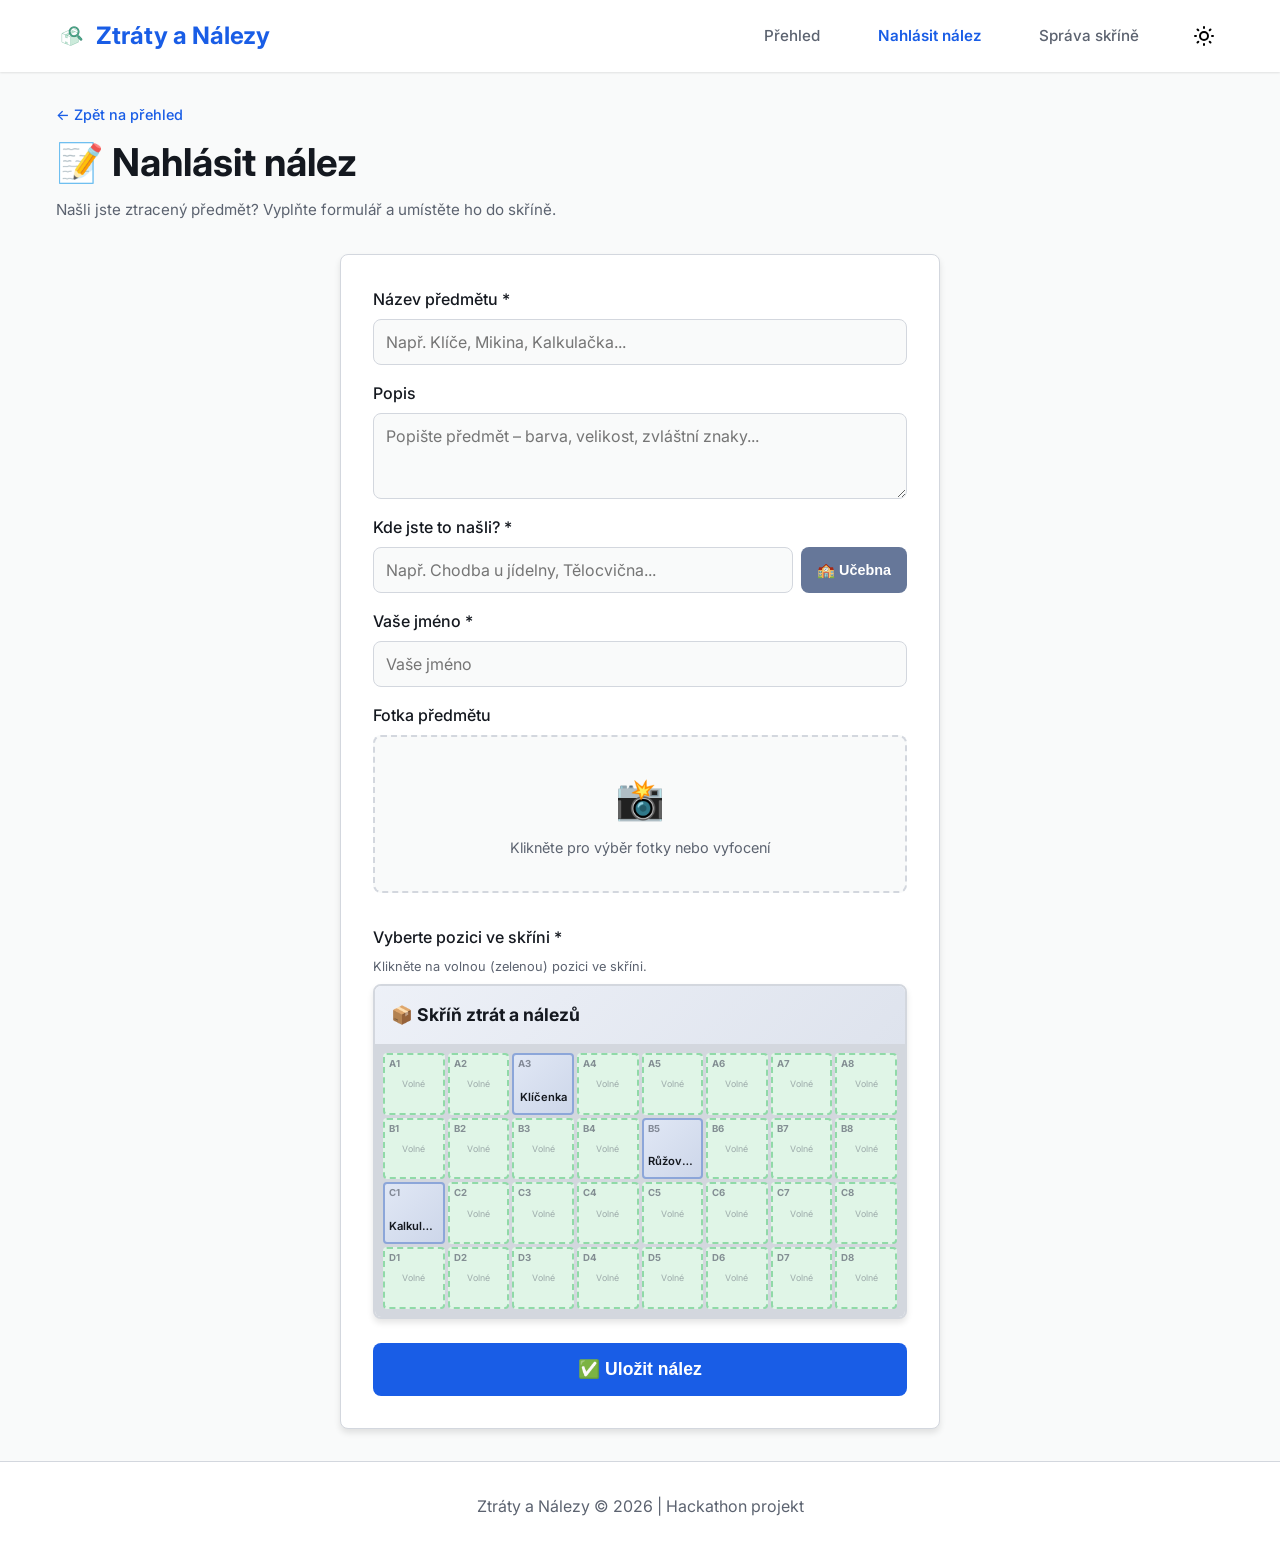
==== commit da35a9d7: "fix: explicitni pridani loga a cache buster" ====
--- a/add.html
+++ b/add.html
@@ -13,7 +13,7 @@
     <link rel="stylesheet" href="stylesheets/common.css">
     <link rel="stylesheet" href="stylesheets/cabinet.css">
     <link rel="stylesheet" href="stylesheets/views.css">
-    <link rel="icon" type="image/png" href="assets/logo.png">
+    <link rel="icon" type="image/png" href="assets/logo.png?v=2">
 </head>
 
 <body>
